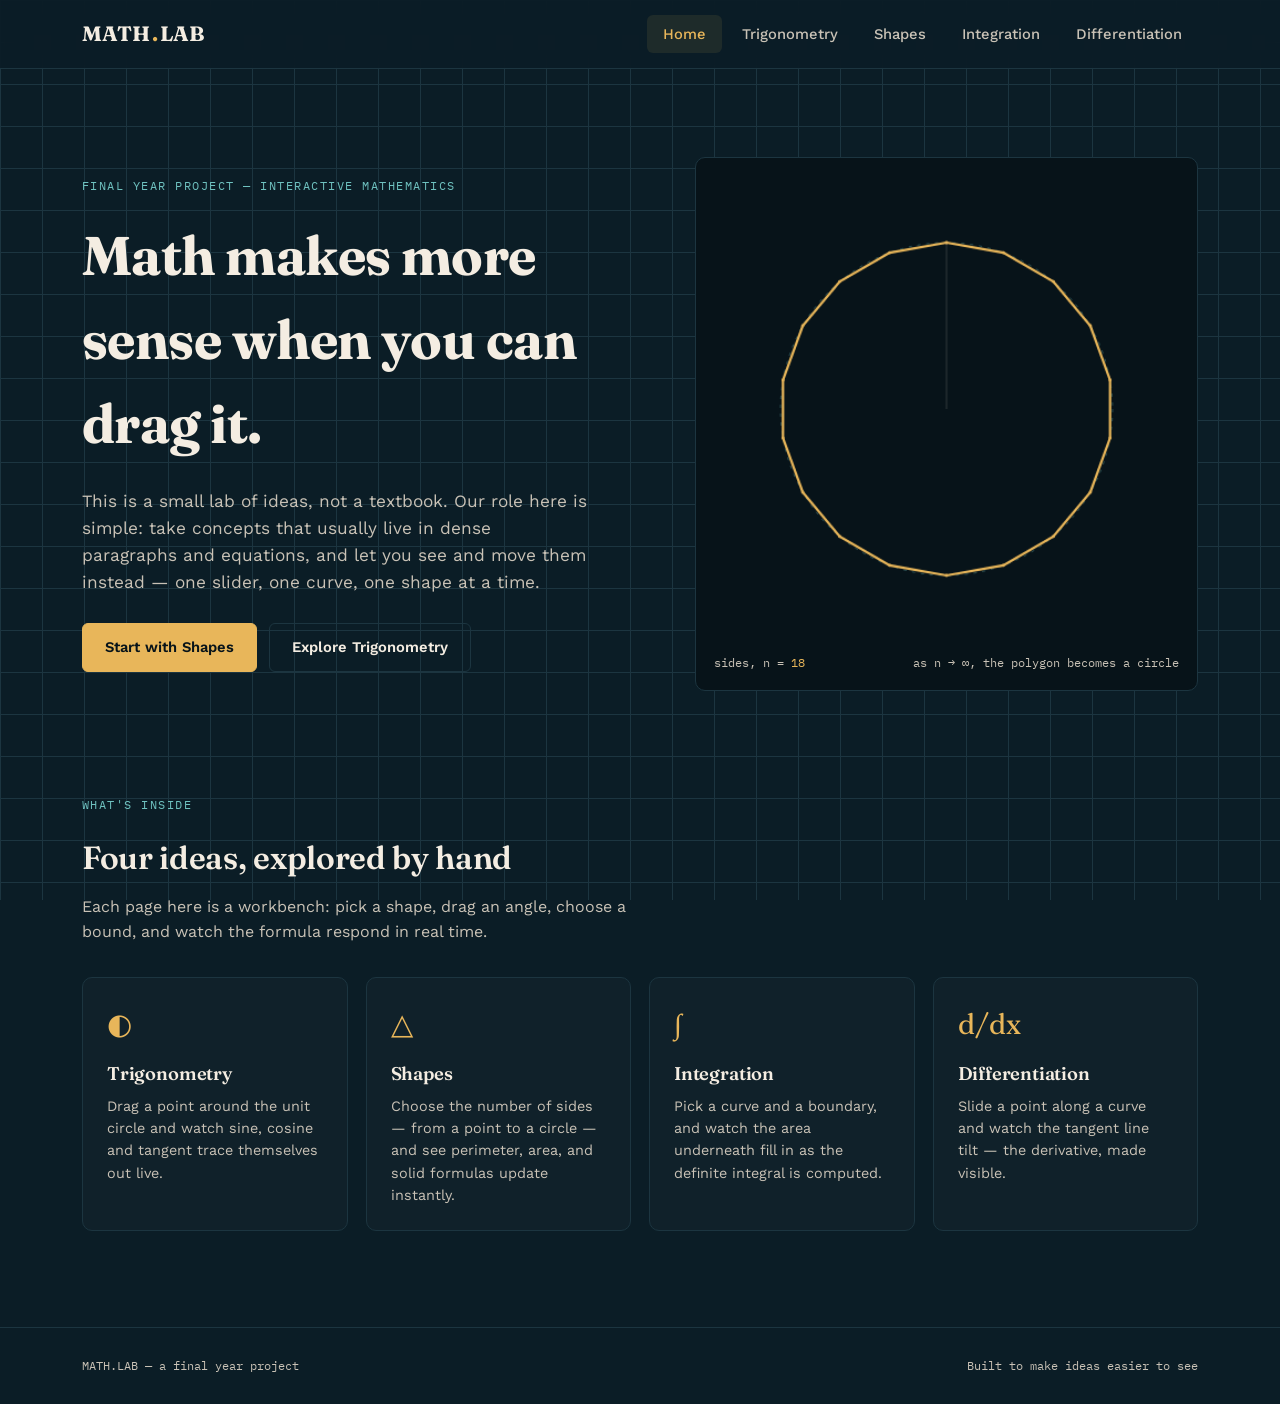
==== index.html @ 64582bb4 "Initital upload" ====
<!DOCTYPE html>
<html lang="en">
<head>
<meta charset="UTF-8">
<meta name="viewport" content="width=device-width, initial-scale=1.0">
<title>MATH.LAB — Interactive Mathematics</title>
<meta name="description" content="An interactive mathematics lab: trigonometry, shapes, integration and differentiation, explained visually.">
<link rel="stylesheet" href="css/style.css">
</head>
<body>

<nav class="navbar">
  <div class="wrap">
    <a href="index.html" class="brand">MATH<span class="dot">.</span>LAB</a>
    <button class="nav-toggle" aria-label="Toggle menu">MENU</button>
    <ul class="nav-links">
      <li><a href="index.html" class="active">Home</a></li>
      <li><a href="pages/trigonometry.html">Trigonometry</a></li>
      <li><a href="pages/shapes.html">Shapes</a></li>
      <li><a href="pages/integration.html">Integration</a></li>
      <li><a href="pages/differentiation.html">Differentiation</a></li>
    </ul>
  </div>
</nav>

<header class="hero">
  <div class="wrap">
    <div class="hero-copy">
      <span class="eyebrow">Final year project — interactive mathematics</span>
      <h1>Math makes more sense when you can drag it.</h1>
      <p class="lead">This is a small lab of ideas, not a textbook. Our role here is simple: take concepts that usually live in dense paragraphs and equations, and let you see and move them instead — one slider, one curve, one shape at a time.</p>
      <div class="cta-row">
        <a href="pages/shapes.html" class="btn btn-primary">Start with Shapes</a>
        <a href="pages/trigonometry.html" class="btn btn-ghost">Explore Trigonometry</a>
      </div>
    </div>
    <div class="hero-visual">
      <canvas id="hero-canvas" width="420" height="420"></canvas>
      <div class="caption">
        <span>sides, n = <span id="hero-n" class="n">3</span></span>
        <span>as n → ∞, the polygon becomes a circle</span>
      </div>
    </div>
  </div>
</header>

<section class="topics">
  <div class="wrap">
    <div class="section-head">
      <span class="eyebrow">What's inside</span>
      <h2>Four ideas, explored by hand</h2>
      <p>Each page here is a workbench: pick a shape, drag an angle, choose a bound, and watch the formula respond in real time.</p>
    </div>
    <div class="card-grid">
      <a href="pages/trigonometry.html" class="card">
        <span class="glyph">◐</span>
        <h3>Trigonometry</h3>
        <p>Drag a point around the unit circle and watch sine, cosine and tangent trace themselves out live.</p>
      </a>
      <a href="pages/shapes.html" class="card">
        <span class="glyph">△</span>
        <h3>Shapes</h3>
        <p>Choose the number of sides — from a point to a circle — and see perimeter, area, and solid formulas update instantly.</p>
      </a>
      <a href="pages/integration.html" class="card">
        <span class="glyph">∫</span>
        <h3>Integration</h3>
        <p>Pick a curve and a boundary, and watch the area underneath fill in as the definite integral is computed.</p>
      </a>
      <a href="pages/differentiation.html" class="card">
        <span class="glyph">d/dx</span>
        <h3>Differentiation</h3>
        <p>Slide a point along a curve and watch the tangent line tilt — the derivative, made visible.</p>
      </a>
    </div>
  </div>
</section>

<footer>
  <div class="wrap">
    <span>MATH.LAB — a final year project</span>
    <span>Built to make ideas easier to see</span>
  </div>
</footer>

<script src="js/nav.js"></script>
<script src="js/hero.js"></script>
</body>
</html>
---- css/style.css ----
/* ===================================================================
   MATH.LAB — shared stylesheet
   Palette: blackboard navy / chalk white / chalk gold / chalk cyan
   =================================================================== */

@import url('https://fonts.googleapis.com/css2?family=Fraunces:opsz,wght@9..144,400;9..144,600;9..144,700&family=Work+Sans:wght@400;500;600&family=IBM+Plex+Mono:wght@400;500;600&display=swap');

:root {
  --navy: #0B1D26;
  --navy-deep: #071319;
  --grid-line: #1C3540;
  --chalk: #F4EDE2;
  --chalk-dim: #C9C2B6;
  --gold: #E8B65A;
  --gold-dim: #B8905F;
  --cyan: #6FC2C0;
  --rose: #D98770;

  --serif: 'Fraunces', Georgia, serif;
  --sans: 'Work Sans', -apple-system, sans-serif;
  --mono: 'IBM Plex Mono', 'Courier New', monospace;

  --radius: 6px;
  --border: 1px solid var(--grid-line);
}

* { box-sizing: border-box; }

html { scroll-behavior: smooth; }

body {
  margin: 0;
  background: var(--navy);
  background-image:
    linear-gradient(var(--grid-line) 1px, transparent 1px),
    linear-gradient(90deg, var(--grid-line) 1px, transparent 1px);
  background-size: 42px 42px;
  background-attachment: fixed;
  color: var(--chalk);
  font-family: var(--sans);
  line-height: 1.55;
  -webkit-font-smoothing: antialiased;
}

a { color: inherit; text-decoration: none; }

h1, h2, h3 { font-family: var(--serif); font-weight: 600; margin: 0 0 0.4em; letter-spacing: -0.01em; }
h1 { font-size: clamp(2.2rem, 5vw, 3.4rem); font-weight: 700; }
h2 { font-size: clamp(1.5rem, 3vw, 2rem); }
h3 { font-size: 1.15rem; }

p { color: var(--chalk-dim); margin: 0 0 1em; }

.mono { font-family: var(--mono); }

::selection { background: var(--gold); color: var(--navy-deep); }

/* ---------- layout shell ---------- */
.wrap {
  max-width: 1180px;
  margin: 0 auto;
  padding: 0 32px;
}

/* ---------- navbar ---------- */
.navbar {
  position: sticky;
  top: 0;
  z-index: 100;
  background: rgba(11, 29, 38, 0.92);
  backdrop-filter: blur(8px);
  border-bottom: var(--border);
}
.navbar .wrap {
  display: flex;
  align-items: center;
  justify-content: space-between;
  height: 68px;
}
.brand {
  font-family: var(--serif);
  font-weight: 700;
  font-size: 1.3rem;
  color: var(--chalk);
  display: flex;
  align-items: baseline;
  gap: 2px;
}
.brand .dot { color: var(--gold); }
.nav-links {
  display: flex;
  gap: 4px;
  list-style: none;
  margin: 0;
  padding: 0;
}
.nav-links a {
  display: inline-block;
  padding: 8px 16px;
  border-radius: var(--radius);
  font-size: 0.92rem;
  font-weight: 500;
  color: var(--chalk-dim);
  transition: color 0.15s, background 0.15s;
}
.nav-links a:hover { color: var(--chalk); background: rgba(244,237,226,0.06); }
.nav-links a.active { color: var(--gold); background: rgba(232,182,90,0.09); }
.nav-toggle { display: none; }

@media (max-width: 780px) {
  .nav-links { display: none; }
  .nav-toggle {
    display: block;
    background: none;
    border: var(--border);
    color: var(--chalk);
    padding: 6px 12px;
    border-radius: var(--radius);
    font-family: var(--mono);
    font-size: 0.85rem;
  }
  .nav-links.open {
    display: flex;
    flex-direction: column;
    position: absolute;
    top: 68px; left: 0; right: 0;
    background: var(--navy);
    border-bottom: var(--border);
    padding: 10px 20px 20px;
  }
}

/* ---------- hero ---------- */
.hero {
  padding: 88px 0 64px;
}
.hero .wrap {
  display: grid;
  grid-template-columns: 1.05fr 0.95fr;
  gap: 56px;
  align-items: center;
}
.eyebrow {
  font-family: var(--mono);
  font-size: 0.78rem;
  letter-spacing: 0.12em;
  text-transform: uppercase;
  color: var(--cyan);
  margin-bottom: 18px;
  display: block;
}
.hero-copy p.lead {
  font-size: 1.08rem;
  color: var(--chalk-dim);
  max-width: 46ch;
}
.cta-row { display: flex; gap: 12px; margin-top: 28px; flex-wrap: wrap; }
.btn {
  font-family: var(--sans);
  font-weight: 600;
  font-size: 0.92rem;
  padding: 12px 22px;
  border-radius: var(--radius);
  border: var(--border);
  cursor: pointer;
  transition: transform 0.12s, background 0.15s, border-color 0.15s;
  display: inline-block;
}
.btn-primary { background: var(--gold); color: var(--navy-deep); border-color: var(--gold); }
.btn-primary:hover { transform: translateY(-1px); background: #f0c375; }
.btn-ghost { background: transparent; color: var(--chalk); }
.btn-ghost:hover { border-color: var(--chalk-dim); }

.hero-visual {
  background: var(--navy-deep);
  border: var(--border);
  border-radius: 10px;
  padding: 18px;
  position: relative;
}
.hero-visual canvas { width: 100%; height: auto; display: block; }
.hero-visual .caption {
  font-family: var(--mono);
  font-size: 0.76rem;
  color: var(--chalk-dim);
  display: flex;
  justify-content: space-between;
  margin-top: 12px;
}
.hero-visual .caption .n { color: var(--gold); }

/* ---------- topic cards ---------- */
.topics { padding: 40px 0 96px; }
.topics .section-head { margin-bottom: 32px; max-width: 60ch; }
.card-grid {
  display: grid;
  grid-template-columns: repeat(auto-fit, minmax(240px, 1fr));
  gap: 18px;
}
.card {
  border: var(--border);
  border-radius: 10px;
  padding: 24px;
  background: rgba(244,237,226,0.02);
  transition: border-color 0.15s, background 0.15s, transform 0.15s;
  display: block;
}
.card:hover {
  border-color: var(--gold-dim);
  background: rgba(232,182,90,0.05);
  transform: translateY(-2px);
}
.card .glyph {
  font-family: var(--serif);
  font-size: 1.8rem;
  color: var(--gold);
  margin-bottom: 14px;
  display: block;
}
.card h3 { margin-bottom: 6px; }
.card p { font-size: 0.9rem; margin: 0; }

/* ---------- footer ---------- */
footer {
  border-top: var(--border);
  padding: 28px 0;
}
footer .wrap {
  display: flex;
  justify-content: space-between;
  align-items: center;
  font-family: var(--mono);
  font-size: 0.78rem;
  color: var(--chalk-dim);
  flex-wrap: wrap;
  gap: 8px;
}

/* ===================================================================
   Inner concept pages (trig / shapes / integration / differentiation)
   =================================================================== */
.page-head { padding: 56px 0 8px; }
.page-head .eyebrow { margin-bottom: 12px; }
.page-head p.lead { max-width: 62ch; }

.subnav {
  border-bottom: var(--border);
  margin: 28px 0 0;
}
.subnav .wrap { display: flex; gap: 4px; overflow-x: auto; }
.subnav button {
  background: none;
  border: none;
  color: var(--chalk-dim);
  font-family: var(--sans);
  font-weight: 500;
  font-size: 0.92rem;
  padding: 12px 18px;
  cursor: pointer;
  border-bottom: 2px solid transparent;
  white-space: nowrap;
  transition: color 0.15s, border-color 0.15s;
}
.subnav button:hover { color: var(--chalk); }
.subnav button.active { color: var(--gold); border-bottom-color: var(--gold); }

.stage {
  padding: 36px 0 96px;
}
.stage-grid {
  display: grid;
  grid-template-columns: 1fr 1fr;
  gap: 32px;
  align-items: start;
}
@media (max-width: 860px) {
  .stage-grid { grid-template-columns: 1fr; }
  .hero .wrap { grid-template-columns: 1fr; }
}

.panel {
  border: var(--border);
  border-radius: 10px;
  background: rgba(244,237,226,0.02);
  padding: 22px;
}
.panel canvas { width: 100%; height: auto; display: block; background: var(--navy-deep); border-radius: 6px; }

.controls { display: flex; flex-direction: column; gap: 18px; margin-top: 18px; }
.control-row { display: flex; flex-direction: column; gap: 6px; }
.control-row label {
  font-family: var(--mono);
  font-size: 0.8rem;
  color: var(--cyan);
  display: flex;
  justify-content: space-between;
}
input[type="range"] {
  -webkit-appearance: none;
  width: 100%;
  height: 4px;
  background: var(--grid-line);
  border-radius: 2px;
  outline: none;
}
input[type="range"]::-webkit-slider-thumb {
  -webkit-appearance: none;
  width: 16px; height: 16px;
  border-radius: 50%;
  background: var(--gold);
  cursor: pointer;
  border: 2px solid var(--navy-deep);
}
input[type="range"]::-moz-range-thumb {
  width: 16px; height: 16px;
  border-radius: 50%;
  background: var(--gold);
  cursor: pointer;
  border: 2px solid var(--navy-deep);
}
select {
  background: var(--navy-deep);
  color: var(--chalk);
  border: var(--border);
  border-radius: var(--radius);
  padding: 9px 12px;
  font-family: var(--mono);
  font-size: 0.85rem;
}
.chip-row { display: flex; gap: 8px; flex-wrap: wrap; }
.chip {
  border: var(--border);
  background: transparent;
  color: var(--chalk-dim);
  padding: 7px 14px;
  border-radius: 20px;
  font-family: var(--mono);
  font-size: 0.8rem;
  cursor: pointer;
  transition: all 0.15s;
}
.chip.active { background: var(--gold); color: var(--navy-deep); border-color: var(--gold); font-weight: 600; }
.chip:hover:not(.active) { border-color: var(--chalk-dim); color: var(--chalk); }

.readout {
  display: grid;
  grid-template-columns: repeat(auto-fit, minmax(120px, 1fr));
  gap: 10px;
  margin-top: 18px;
}
.readout .stat {
  border: var(--border);
  border-radius: 8px;
  padding: 12px 14px;
  background: var(--navy-deep);
}
.readout .stat .k { font-family: var(--mono); font-size: 0.72rem; color: var(--chalk-dim); text-transform: uppercase; letter-spacing: 0.06em; }
.readout .stat .v { font-family: var(--mono); font-size: 1.25rem; color: var(--gold); margin-top: 4px; }

.content-block { margin-top: 8px; }
.content-block h3 { color: var(--chalk); margin-top: 22px; }
.formula {
  font-family: var(--mono);
  background: var(--navy-deep);
  border: var(--border);
  border-radius: 8px;
  padding: 14px 18px;
  color: var(--cyan);
  font-size: 1.05rem;
  margin: 10px 0;
  overflow-x: auto;
}
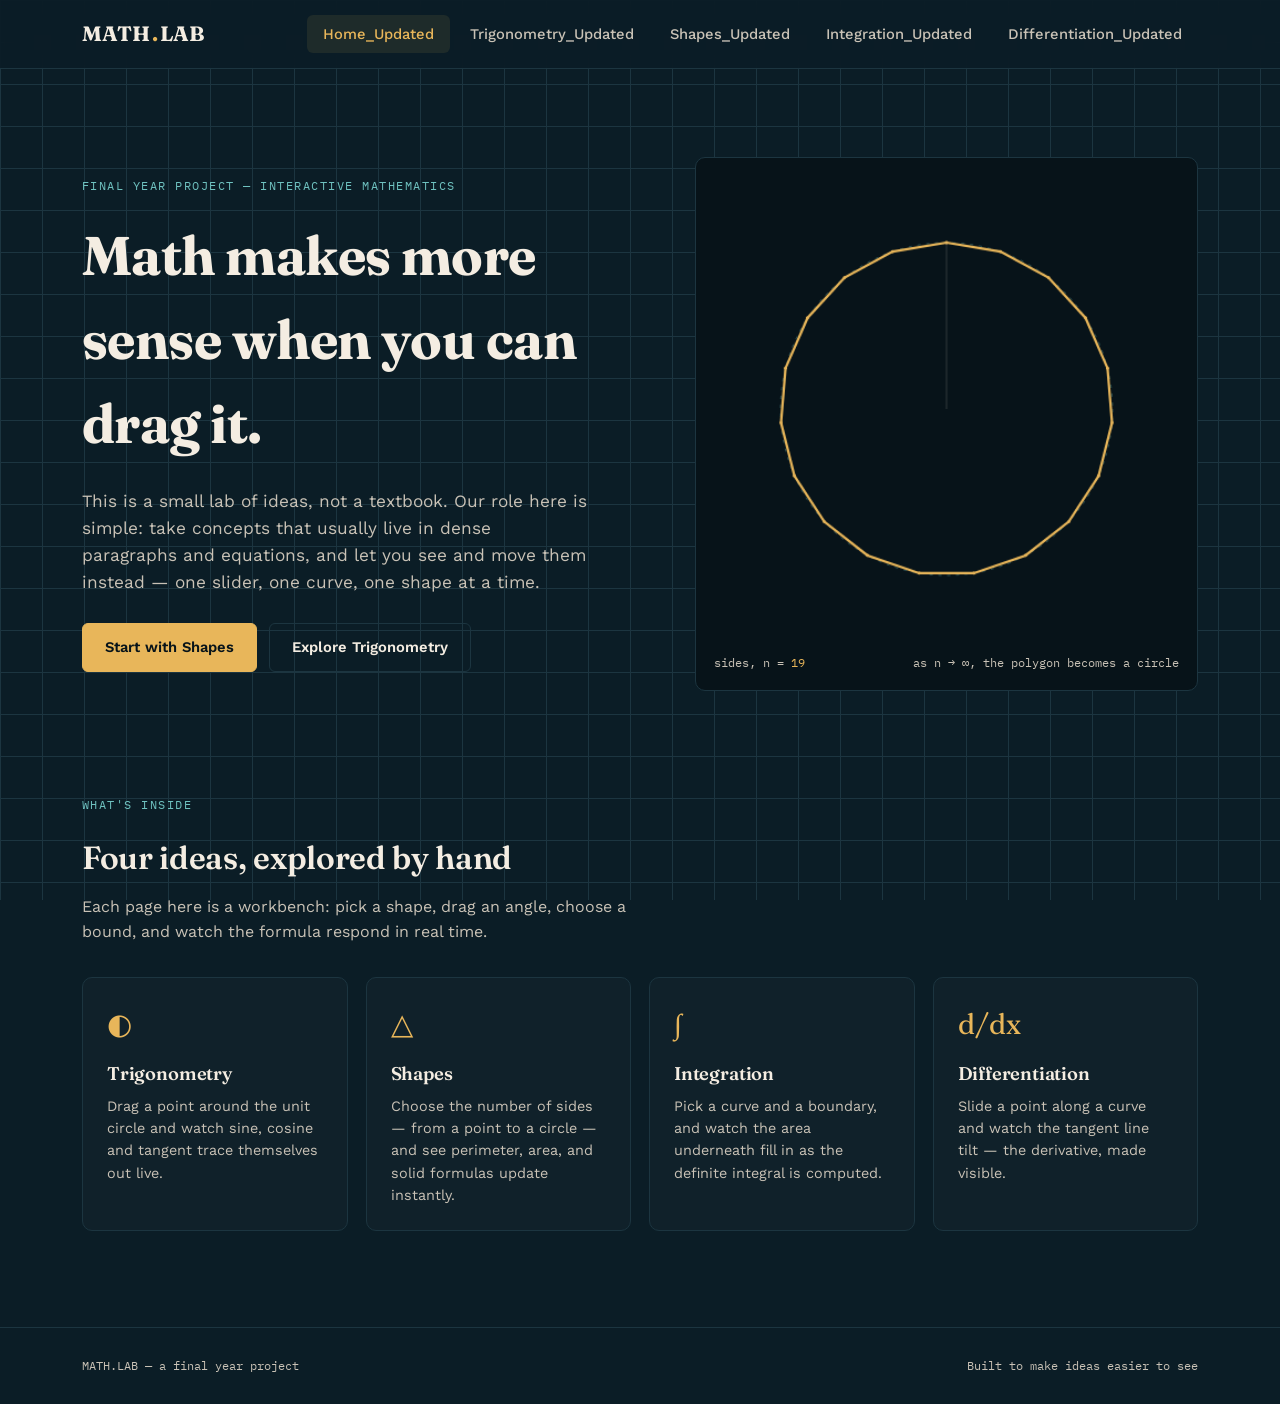
==== commit 09d0b921: "Update navigation links with new names" ====
--- a/index.html
+++ b/index.html
@@ -14,11 +14,11 @@
     <a href="index.html" class="brand">MATH<span class="dot">.</span>LAB</a>
     <button class="nav-toggle" aria-label="Toggle menu">MENU</button>
     <ul class="nav-links">
-      <li><a href="index.html" class="active">Home</a></li>
-      <li><a href="pages/trigonometry.html">Trigonometry</a></li>
-      <li><a href="pages/shapes.html">Shapes</a></li>
-      <li><a href="pages/integration.html">Integration</a></li>
-      <li><a href="pages/differentiation.html">Differentiation</a></li>
+      <li><a href="index.html" class="active">Home_Updated</a></li>
+      <li><a href="pages/trigonometry.html">Trigonometry_Updated</a></li>
+      <li><a href="pages/shapes.html">Shapes_Updated</a></li>
+      <li><a href="pages/integration.html">Integration_Updated</a></li>
+      <li><a href="pages/differentiation.html">Differentiation_Updated</a></li>
     </ul>
   </div>
 </nav>
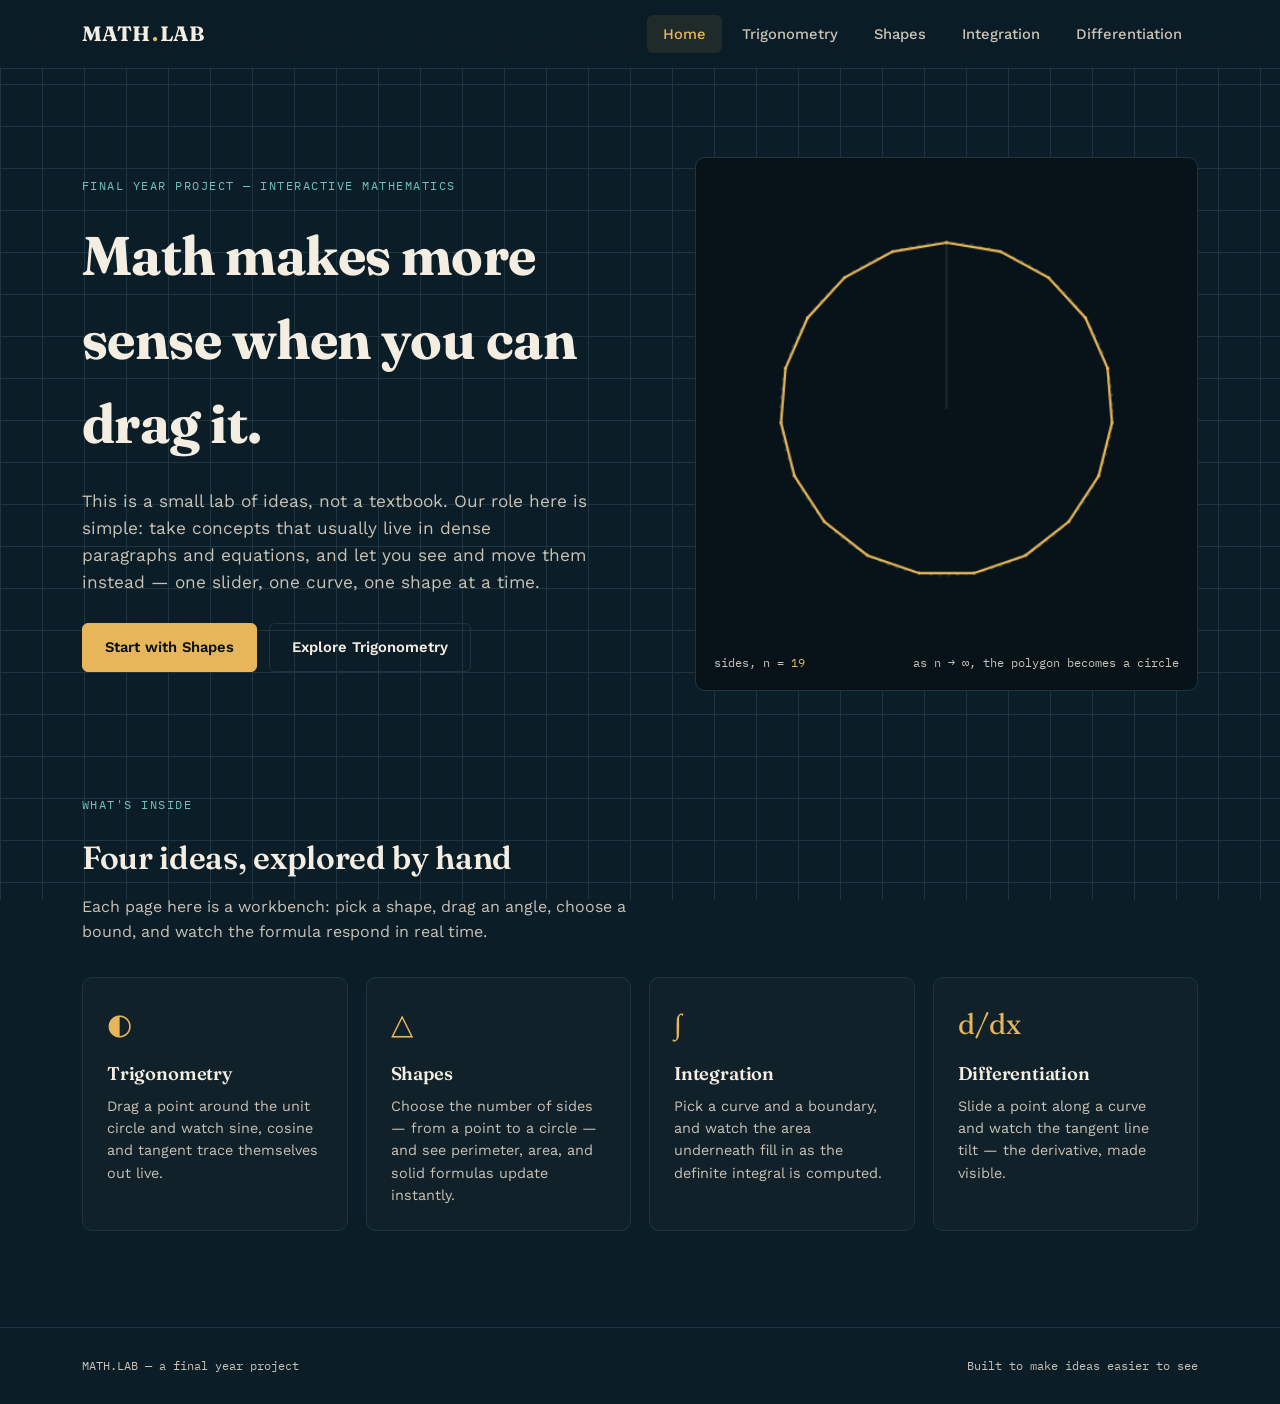
==== commit f324bff3: "Revert "Update navigation links with new names"" ====
--- a/index.html
+++ b/index.html
@@ -14,11 +14,11 @@
     <a href="index.html" class="brand">MATH<span class="dot">.</span>LAB</a>
     <button class="nav-toggle" aria-label="Toggle menu">MENU</button>
     <ul class="nav-links">
-      <li><a href="index.html" class="active">Home_Updated</a></li>
-      <li><a href="pages/trigonometry.html">Trigonometry_Updated</a></li>
-      <li><a href="pages/shapes.html">Shapes_Updated</a></li>
-      <li><a href="pages/integration.html">Integration_Updated</a></li>
-      <li><a href="pages/differentiation.html">Differentiation_Updated</a></li>
+      <li><a href="index.html" class="active">Home</a></li>
+      <li><a href="pages/trigonometry.html">Trigonometry</a></li>
+      <li><a href="pages/shapes.html">Shapes</a></li>
+      <li><a href="pages/integration.html">Integration</a></li>
+      <li><a href="pages/differentiation.html">Differentiation</a></li>
     </ul>
   </div>
 </nav>
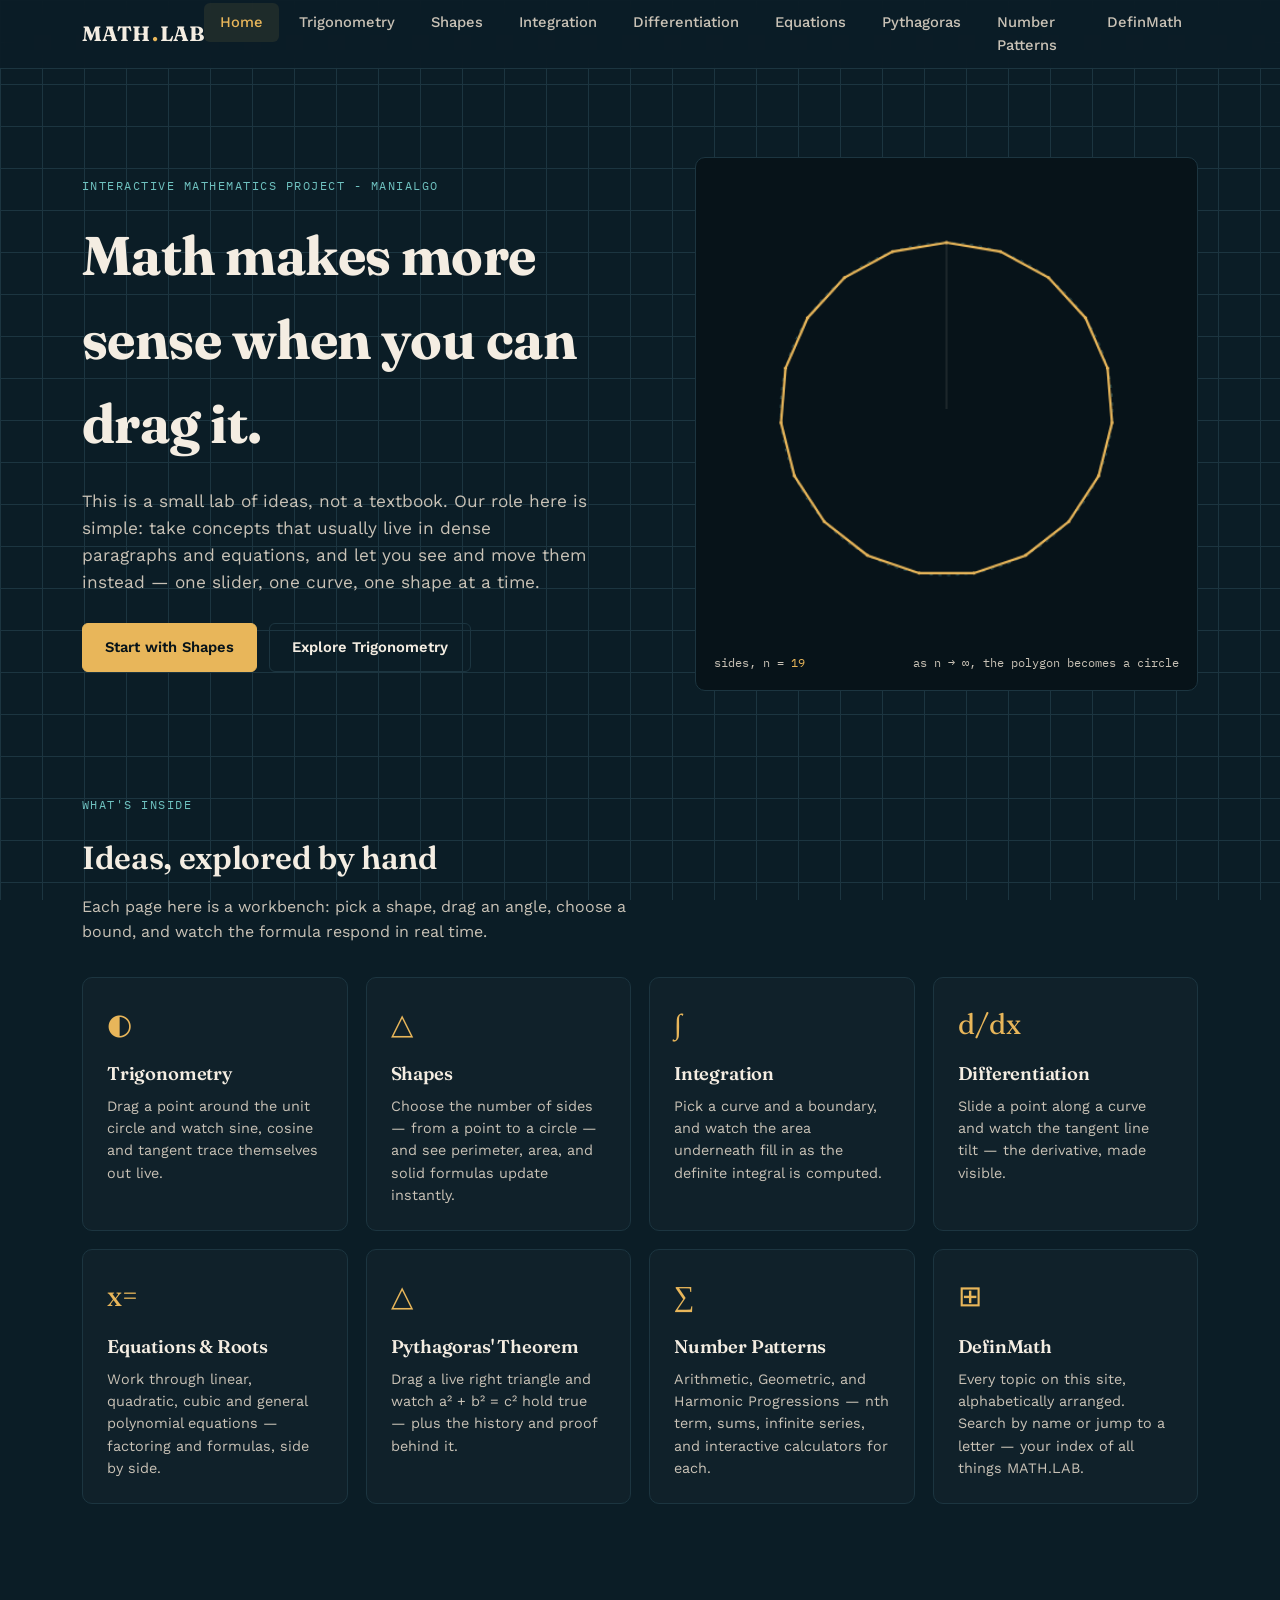
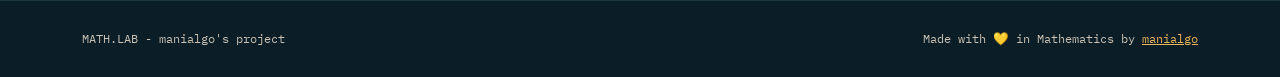
==== commit 9e1a1fec: "Initial-check" ====
--- a/index.html
+++ b/index.html
@@ -19,6 +19,10 @@
       <li><a href="pages/shapes.html">Shapes</a></li>
       <li><a href="pages/integration.html">Integration</a></li>
       <li><a href="pages/differentiation.html">Differentiation</a></li>
+      <li><a href="pages/equations.html">Equations</a></li>
+      <li><a href="pages/pythagoras.html">Pythagoras</a></li>
+      <li><a href="pages/number-patterns.html">Number Patterns</a></li>
+      <li><a href="pages/definmath.html">DefinMath</a></li>
     </ul>
   </div>
 </nav>
@@ -26,7 +30,7 @@
 <header class="hero">
   <div class="wrap">
     <div class="hero-copy">
-      <span class="eyebrow">Final year project — interactive mathematics</span>
+      <span class="eyebrow">Interactive Mathematics Project - manialgo</span>
       <h1>Math makes more sense when you can drag it.</h1>
       <p class="lead">This is a small lab of ideas, not a textbook. Our role here is simple: take concepts that usually live in dense paragraphs and equations, and let you see and move them instead — one slider, one curve, one shape at a time.</p>
       <div class="cta-row">
@@ -48,7 +52,7 @@
   <div class="wrap">
     <div class="section-head">
       <span class="eyebrow">What's inside</span>
-      <h2>Four ideas, explored by hand</h2>
+      <h2>Ideas, explored by hand</h2>
       <p>Each page here is a workbench: pick a shape, drag an angle, choose a bound, and watch the formula respond in real time.</p>
     </div>
     <div class="card-grid">
@@ -72,14 +76,34 @@
         <h3>Differentiation</h3>
         <p>Slide a point along a curve and watch the tangent line tilt — the derivative, made visible.</p>
       </a>
+      <a href="pages/equations.html" class="card">
+        <span class="glyph">x=</span>
+        <h3>Equations &amp; Roots</h3>
+        <p>Work through linear, quadratic, cubic and general polynomial equations — factoring and formulas, side by side.</p>
+      </a>
+      <a href="pages/pythagoras.html" class="card">
+        <span class="glyph">△</span>
+        <h3>Pythagoras' Theorem</h3>
+        <p>Drag a live right triangle and watch a² + b² = c² hold true — plus the history and proof behind it.</p>
+      </a>
+      <a href="pages/number-patterns.html" class="card">
+        <span class="glyph">∑</span>
+        <h3>Number Patterns</h3>
+        <p>Arithmetic, Geometric, and Harmonic Progressions — nth term, sums, infinite series, and interactive calculators for each.</p>
+      </a>
+      <a href="pages/definmath.html" class="card">
+        <span class="glyph">⊞</span>
+        <h3>DefinMath</h3>
+        <p>Every topic on this site, alphabetically arranged. Search by name or jump to a letter — your index of all things MATH.LAB.</p>
+      </a>
     </div>
   </div>
 </section>
 
 <footer>
   <div class="wrap">
-    <span>MATH.LAB — a final year project</span>
-    <span>Built to make ideas easier to see</span>
+    <span>MATH.LAB - manialgo's project</span>
+    <span>Made with <span style="color:#F5D547;">💛</span> in Mathematics by <a href="#" id="portfolio-link" style="color:var(--gold); text-decoration:underline;">manialgo</a></span>
   </div>
 </footer>
 
--- a/css/style.css
+++ b/css/style.css
@@ -370,3 +370,167 @@
   margin: 10px 0;
   overflow-x: auto;
 }
+
+/* ---------- data table (synthetic division etc.) ---------- */
+.data-table {
+  width: 100%;
+  border-collapse: collapse;
+  font-family: var(--mono);
+  font-size: 0.92rem;
+  margin: 14px 0;
+  overflow-x: auto;
+  display: block;
+}
+.data-table table { width: 100%; border-collapse: collapse; }
+.data-table th, .data-table td {
+  border: var(--border);
+  padding: 9px 12px;
+  text-align: center;
+  color: var(--chalk);
+}
+.data-table th {
+  background: rgba(232,182,90,0.08);
+  color: var(--gold);
+  font-weight: 600;
+}
+.data-table td.dim { color: var(--chalk-dim); }
+.data-table td.result { color: var(--cyan); font-weight: 600; }
+
+/* ---------- text inputs (for polynomial coefficients etc.) ---------- */
+.text-input {
+  background: var(--navy-deep);
+  color: var(--chalk);
+  border: var(--border);
+  border-radius: var(--radius);
+  padding: 9px 12px;
+  font-family: var(--mono);
+  font-size: 0.9rem;
+  width: 100%;
+}
+.text-input:focus { outline: none; border-color: var(--gold-dim); }
+.hint { font-size: 0.78rem; color: var(--chalk-dim); margin-top: 4px; }
+.error-msg { color: var(--rose); font-size: 0.85rem; margin-top: 8px; }
+
+/* ---------- timeline (history-style pages) ---------- */
+.timeline {
+  display: grid;
+  gap: 0;
+  border-left: 2px solid var(--grid-line);
+  padding-left: 28px;
+  margin: 18px 0 0 6px;
+}
+.timeline-item { position: relative; padding-bottom: 26px; }
+.timeline-item:last-child { padding-bottom: 0; }
+.timeline-item::before {
+  content: '';
+  position: absolute;
+  left: -33px;
+  top: 4px;
+  width: 10px; height: 10px;
+  border-radius: 50%;
+  background: var(--gold);
+  box-shadow: 0 0 0 3px var(--navy-deep);
+}
+.timeline-date {
+  font-family: var(--mono);
+  color: var(--cyan);
+  font-size: 0.85rem;
+  margin-bottom: 4px;
+}
+.timeline-title { font-weight: 600; color: var(--chalk); margin-bottom: 4px; font-family: var(--sans); }
+.timeline-desc { color: var(--chalk-dim); font-size: 0.94rem; margin: 0; }
+
+/* ---------- reusable step label (e.g. "// 01") for card grids ---------- */
+.step-label {
+  font-family: var(--mono);
+  font-size: 0.78rem;
+  color: var(--gold);
+  display: block;
+  margin-bottom: 8px;
+}
+
+/* ---------- proof / toggle step list ---------- */
+.proof-grid {
+  display: grid;
+  grid-template-columns: 1.1fr 1fr;
+  gap: 28px;
+  align-items: start;
+}
+@media (max-width: 800px) { .proof-grid { grid-template-columns: 1fr; } }
+.proof-steps { display: flex; flex-direction: column; gap: 14px; }
+.proof-step { display: flex; gap: 14px; align-items: flex-start; }
+.proof-step-num {
+  flex-shrink: 0;
+  width: 28px; height: 28px;
+  border-radius: 50%;
+  background: var(--navy);
+  border: var(--border);
+  display: flex; align-items: center; justify-content: center;
+  font-family: var(--mono);
+  font-size: 0.82rem;
+  color: var(--gold);
+}
+.proof-step p { font-size: 0.92rem; margin: 0; color: var(--chalk-dim); }
+.proof-step .math { color: var(--cyan); font-family: var(--mono); }
+.mini-grid {
+  display: grid;
+  grid-template-columns: repeat(auto-fit, minmax(220px, 1fr));
+  gap: 16px;
+  margin-top: 18px;
+}
+.mini-grid .card .step {
+  font-family: var(--mono);
+  font-size: 0.75rem;
+  color: var(--cyan);
+  display: block;
+  margin-bottom: 10px;
+}
+
+/* ---------- timeline (history-style content) ---------- */
+.timeline {
+  border-left: 2px solid var(--grid-line);
+  padding-left: 28px;
+  margin-left: 6px;
+  margin-top: 22px;
+}
+.timeline-item { position: relative; padding-bottom: 26px; }
+.timeline-item:last-child { padding-bottom: 0; }
+.timeline-item::before {
+  content: '';
+  position: absolute;
+  left: -33px; top: 4px;
+  width: 10px; height: 10px;
+  border-radius: 50%;
+  background: var(--gold);
+  box-shadow: 0 0 0 3px var(--navy);
+}
+.timeline-date {
+  font-family: var(--mono);
+  color: var(--cyan);
+  font-size: 0.82rem;
+  margin-bottom: 4px;
+}
+.timeline-title {
+  font-family: var(--serif);
+  font-weight: 600;
+  color: var(--chalk);
+  font-size: 1.05rem;
+  margin-bottom: 4px;
+}
+.timeline-desc { color: var(--chalk-dim); font-size: 0.92rem; margin: 0; }
+
+/* ---------- numbered step list (proofs, derivations) ---------- */
+.step-list { display: flex; flex-direction: column; gap: 16px; }
+.step-list .proof-step { display: flex; gap: 14px; align-items: flex-start; }
+.step-list .proof-step-num {
+  flex-shrink: 0;
+  width: 26px; height: 26px;
+  border-radius: 50%;
+  border: var(--border);
+  color: var(--gold);
+  font-family: var(--mono);
+  font-size: 0.8rem;
+  display: flex; align-items: center; justify-content: center;
+}
+.step-list .proof-step p { margin: 0; font-size: 0.92rem; color: var(--chalk-dim); }
+.step-list .proof-step p .math { color: var(--cyan); font-family: var(--mono); }
